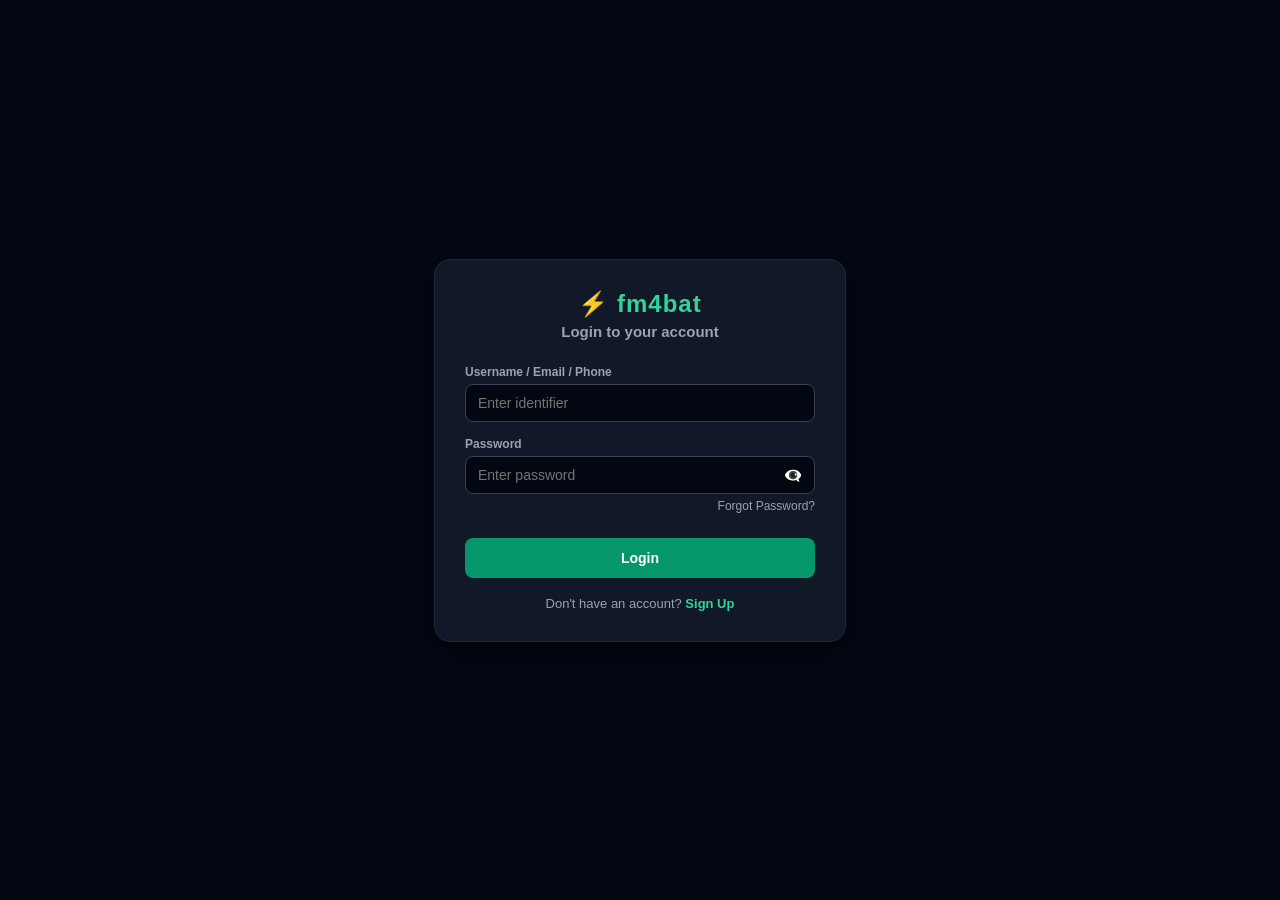
==== templates/index.html @ c6d12787 "fm4bat ready for live" ====
<!DOCTYPE html>
<html lang="en">
<head>
    <meta charset="UTF-8">
    <meta name="viewport" content="width=device-width, initial-scale=1.0">
    <title>Login / Signup - fm4bat</title>
    <style>
        body { background-color: #030712; color: #ffffff; font-family: Arial, sans-serif; display: flex; justify-content: center; align-items: center; height: 100vh; margin: 0; }
        .auth-card { background: #111827; border: 1px solid #1f2937; padding: 30px; border-radius: 16px; width: 350px; box-shadow: 0 10px 25px rgba(0,0,0,0.5); }
        .brand-logo { text-align: center; font-size: 24px; font-weight: bold; color: #34d399; margin-bottom: 5px; letter-spacing: 1px; }
        h2 { text-align: center; color: #9ca3af; font-size: 15px; margin-top: 0; margin-bottom: 25px; }
        .form-group { margin-bottom: 15px; }
        label { display: block; font-size: 12px; color: #9ca3af; margin-bottom: 5px; font-weight: bold; }
        input { width: 100%; background: #030712; border: 1px solid #374151; padding: 10px 12px; border-radius: 8px; color: white; font-size: 14px; box-sizing: border-box; outline: none; transition: border-color 0.2s; }
        input:focus { border-color: #34d399; }
        .password-container { position: relative; }
        .eye-icon { position: absolute; right: 12px; top: 50%; transform: translateY(-50%); cursor: pointer; font-size: 16px; user-select: none; }
        .btn-submit { width: 100%; background: #059669; color: white; border: none; padding: 12px; border-radius: 8px; font-weight: bold; cursor: pointer; font-size: 14px; margin-top: 10px; transition: background 0.2s; }
        .btn-submit:hover { background: #047857; }
        .toggle-text { text-align: center; font-size: 13px; color: #9ca3af; margin-top: 18px; }
        .toggle-text span { color: #34d399; font-weight: bold; cursor: pointer; }
        .toggle-text span:hover { text-decoration: underline; }
        .otp-hint { font-size: 11px; color: #34d399; margin-top: 4px; display: block; }
        .forgot-link { text-align: right; font-size: 12px; margin-top: -10px; margin-bottom: 15px; }
        .forgot-link span { color: #9ca3af; cursor: pointer; }
        .forgot-link span:hover { color: #34d399; text-decoration: underline; }
    </style>
</head>
<body>

    <div class="auth-card">
        <div class="brand-logo">⚡ fm4bat</div>
        <h2 id="form-title">Login to your account</h2>
        
        <form action="/login" method="POST" id="auth-form">
            
            <!-- Signup Username Field -->
            <div class="form-group" id="username-field" style="display: none;">
                <label>Choose Username</label>
                <input type="text" name="username" id="input-username" placeholder="e.g. fm4bat_user">
            </div>

            <!-- Identifier (Login ID / Signup Email/Phone / Forgot ID) -->
            <div class="form-group" id="identifier-field">
                <label id="identifier-label">Username / Email / Phone</label>
                <input type="text" name="identifier" id="input-identifier" required placeholder="Enter identifier">
            </div>

            <!-- Password Field -->
            <div class="form-group" id="password-group">
                <label id="password-label">Password</label>
                <div class="password-container">
                    <input type="password" name="password" id="password-input" required placeholder="Enter password">
                    <span class="eye-icon" id="eye-toggle" onclick="togglePassword()">👁️‍🗨️</span>
                </div>
            </div>

            <!-- Forgot Password Link -->
            <div class="forgot-link" id="forgot-password-link">
                <span onclick="showForgotPassword()">Forgot Password?</span>
            </div>

            <!-- OTP Field (For Signup & Forgot Password) -->
            <div class="form-group" id="otp-field" style="display: none;">
                <label>Enter 4-Digit OTP</label>
                <input type="text" name="entered_otp" id="input-otp" maxlength="4" placeholder="Enter code">
                <span class="otp-hint" id="otp-display-hint"></span>
            </div>

            <button type="button" class="btn-submit" id="submit-btn" onclick="handleAuthAction()">Login</button>
        </form>

        <div class="toggle-text" id="toggle-container">
            Don't have an account? <span onclick="toggleAuthMode()">Sign Up</span>
        </div>
    </div>

    <script>
        let currentMode = "login"; // "login", "signup", "forgot"
        let otpStep = false; 
        let generatedOtp = "";

        function togglePassword() {
            const pwdInput = document.getElementById("password-input");
            const eye = document.getElementById("eye-toggle");
            if (pwdInput.type === "password") {
                pwdInput.type = "text";
                eye.innerText = "👁️";
            } else {
                pwdInput.type = "password";
                eye.innerText = "👁️‍🗨️";
            }
        }

        function toggleAuthMode() {
            otpStep = false;
            const title = document.getElementById("form-title");
            const btn = document.getElementById("submit-btn");
            const usernameField = document.getElementById("username-field");
            const identifierLabel = document.getElementById("identifier-label");
            const identifierInput = document.getElementById("input-identifier");
            const passwordGroup = document.getElementById("password-group");
            const passwordLabel = document.getElementById("password-label");
            const otpField = document.getElementById("otp-field");
            const forgotLink = document.getElementById("forgot-password-link");
            const toggleContainer = document.getElementById("toggle-container");

            otpField.style.display = "none";
            passwordGroup.style.display = "block";

            if (currentMode === "signup" || currentMode === "forgot") {
                // Switch to Login
                currentMode = "login";
                title.innerText = "Login to your account";
                btn.innerText = "Login";
                usernameField.style.display = "none";
                forgotLink.style.display = "block";
                document.getElementById("input-username").required = false;
                passwordLabel.innerText = "Password";
                
                identifierLabel.innerText = "Username / Email / Phone";
                identifierInput.placeholder = "Enter username, email or phone";
                
                toggleContainer.innerHTML = 'Don\'t have an account? <span onclick="toggleAuthMode()">Sign Up</span>';
            } else {
                // Switch to Sign Up
                currentMode = "signup";
                title.innerText = "Create New Account";
                btn.innerText = "Send OTP";
                usernameField.style.display = "block";
                forgotLink.style.display = "none";
                document.getElementById("input-username").required = true;
                passwordLabel.innerText = "Password";
                
                identifierLabel.innerText = "Gmail ID or Phone Number";
                identifierInput.placeholder = "Enter email or phone number";
                
                toggleContainer.innerHTML = 'Already have an account? <span onclick="toggleAuthMode()">Login</span>';
            }
        }

        function showForgotPassword() {
            currentMode = "forgot";
            otpStep = false;
            document.getElementById("form-title").innerText = "Reset Password";
            document.getElementById("submit-btn").innerText = "Send Reset OTP";
            document.getElementById("username-field").style.display = "none";
            document.getElementById("forgot-password-link").style.display = "none";
            document.getElementById("password-group").style.display = "none"; // Hide old password, will show new password after OTP
            document.getElementById("identifier-label").innerText = "Registered Email or Phone";
            document.getElementById("identifier-input").placeholder = "Enter your registered email/phone";
            document.getElementById("toggle-container").innerHTML = 'Remember password? <span onclick="toggleAuthMode()">Login</span>';
        }

        function handleAuthAction() {
            const form = document.getElementById("auth-form");
            
            if (currentMode === "login") {
                form.action = "/login";
                form.submit();
            } 
            else if (currentMode === "signup") {
                if (!otpStep) {
                    const identifierVal = document.getElementById("input-identifier").value;
                    const usernameVal = document.getElementById("input-username").value;
                    const passwordVal = document.getElementById("password-input").value;

                    if (!identifierVal || !usernameVal || !passwordVal) {
                        alert("Please fill in all fields!");
                        return;
                    }

                    generatedOtp = Math.floor(1000 + Math.random() * 9000).toString();
                    document.getElementById("otp-field").style.display = "block";
                    document.getElementById("otp-display-hint").innerText = `Mock OTP: [ ${generatedOtp} ]`;
                    document.getElementById("submit-btn").innerText = "Verify & Register";
                    otpStep = true;
                } else {
                    const enteredOtp = document.getElementById("input-otp").value;
                    if (enteredOtp === generatedOtp) {
                        form.action = "/signup";
                        form.submit();
                    } else {
                        alert("Invalid OTP!");
                    }
                }
            }
            else if (currentMode === "forgot") {
                if (!otpStep) {
                    const identifierVal = document.getElementById("input-identifier").value;
                    if (!identifierVal) {
                        alert("Please enter your registered email or phone!");
                        return;
                    }

                    generatedOtp = Math.floor(1000 + Math.random() * 9000).toString();
                    document.getElementById("otp-field").style.display = "block";
                    document.getElementById("otp-display-hint").innerText = `Reset OTP: [ ${generatedOtp} ]`;
                    
                    // Show new password field now for resetting
                    document.getElementById("password-group").style.display = "block";
                    document.getElementById("password-label").innerText = "New Password";
                    document.getElementById("password-input").placeholder = "Enter new password";
                    
                    document.getElementById("submit-btn").innerText = "Verify & Reset Password";
                    otpStep = true;
                } else {
                    const enteredOtp = document.getElementById("input-otp").value;
                    const newPassword = document.getElementById("password-input").value;
                    
                    if (enteredOtp === generatedOtp) {
                        if (!newPassword) {
                            alert("Please enter a new password!");
                            return;
                        }
                        form.action = "/forgot-password";
                        form.submit();
                    } else {
                        alert("Invalid OTP!");
                    }
                }
            }
        }
    </script>
</body>
</html>
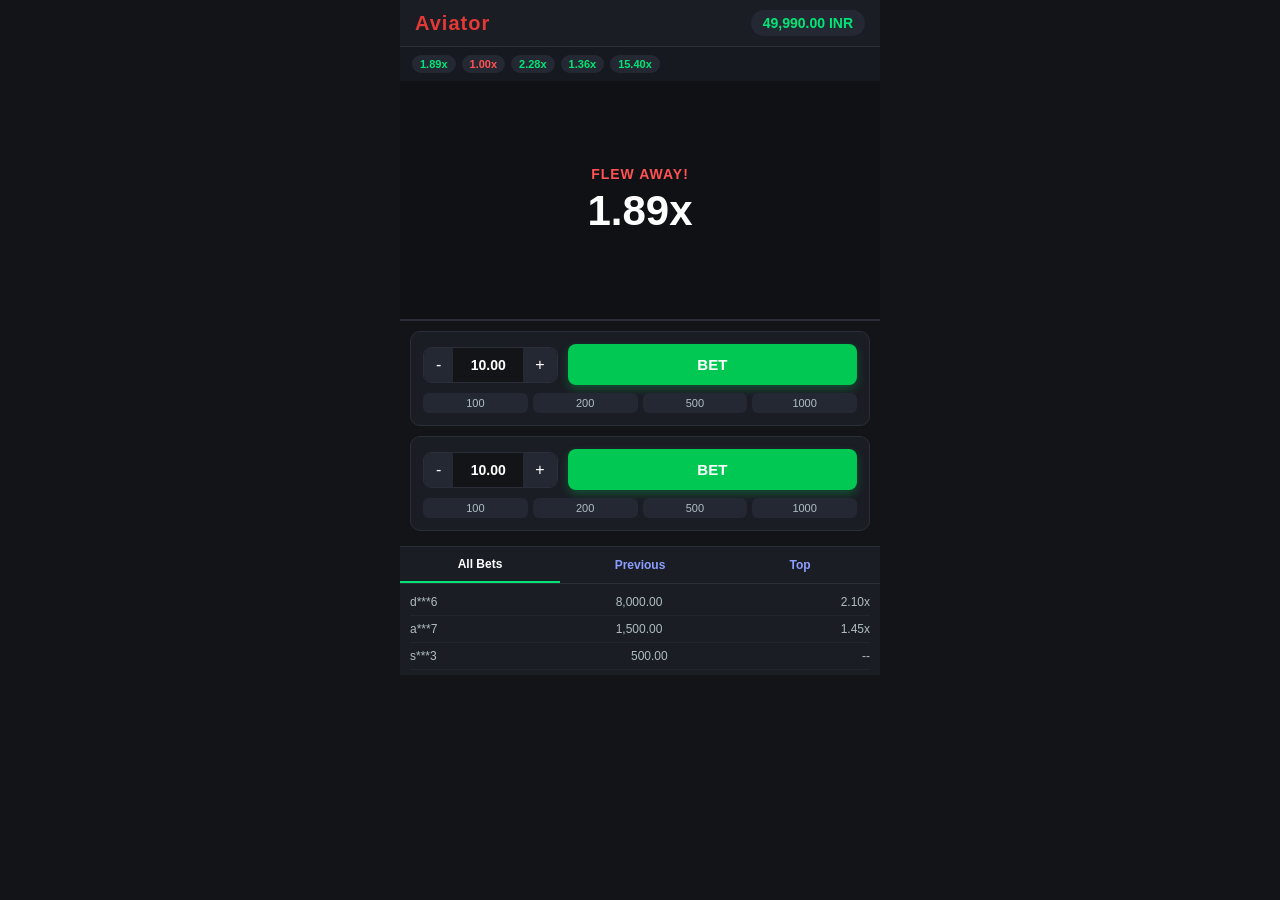
==== commit 467f530f: "update to professional double bet aviator ui" ====
--- a/templates/index.html
+++ b/templates/index.html
@@ -3,222 +3,323 @@
 <head>
     <meta charset="UTF-8">
     <meta name="viewport" content="width=device-width, initial-scale=1.0">
-    <title>Login / Signup - fm4bat</title>
+    <title>Aviator - Play 100% Free!</title>
     <style>
-        body { background-color: #030712; color: #ffffff; font-family: Arial, sans-serif; display: flex; justify-content: center; align-items: center; height: 100vh; margin: 0; }
-        .auth-card { background: #111827; border: 1px solid #1f2937; padding: 30px; border-radius: 16px; width: 350px; box-shadow: 0 10px 25px rgba(0,0,0,0.5); }
-        .brand-logo { text-align: center; font-size: 24px; font-weight: bold; color: #34d399; margin-bottom: 5px; letter-spacing: 1px; }
-        h2 { text-align: center; color: #9ca3af; font-size: 15px; margin-top: 0; margin-bottom: 25px; }
-        .form-group { margin-bottom: 15px; }
-        label { display: block; font-size: 12px; color: #9ca3af; margin-bottom: 5px; font-weight: bold; }
-        input { width: 100%; background: #030712; border: 1px solid #374151; padding: 10px 12px; border-radius: 8px; color: white; font-size: 14px; box-sizing: border-box; outline: none; transition: border-color 0.2s; }
-        input:focus { border-color: #34d399; }
-        .password-container { position: relative; }
-        .eye-icon { position: absolute; right: 12px; top: 50%; transform: translateY(-50%); cursor: pointer; font-size: 16px; user-select: none; }
-        .btn-submit { width: 100%; background: #059669; color: white; border: none; padding: 12px; border-radius: 8px; font-weight: bold; cursor: pointer; font-size: 14px; margin-top: 10px; transition: background 0.2s; }
-        .btn-submit:hover { background: #047857; }
-        .toggle-text { text-align: center; font-size: 13px; color: #9ca3af; margin-top: 18px; }
-        .toggle-text span { color: #34d399; font-weight: bold; cursor: pointer; }
-        .toggle-text span:hover { text-decoration: underline; }
-        .otp-hint { font-size: 11px; color: #34d399; margin-top: 4px; display: block; }
-        .forgot-link { text-align: right; font-size: 12px; margin-top: -10px; margin-bottom: 15px; }
-        .forgot-link span { color: #9ca3af; cursor: pointer; }
-        .forgot-link span:hover { color: #34d399; text-decoration: underline; }
+        * {
+            box-sizing: border-box;
+            margin: 0;
+            padding: 0;
+            font-family: 'Segoe UI', Tahoma, Geneva, Verdana, sans-serif;
+        }
+        body {
+            background-color: #121418;
+            color: #fff;
+            display: flex;
+            flex-direction: column;
+            align-items: center;
+            min-height: 100vh;
+        }
+        /* Top Navigation */
+        .navbar {
+            width: 100%;
+            max-width: 480px;
+            background: #1a1d24;
+            display: flex;
+            justify-content: space-between;
+            align-items: center;
+            padding: 10px 15px;
+            border-bottom: 1px solid #2a2e39;
+        }
+        .logo {
+            color: #e53935;
+            font-weight: bold;
+            font-size: 20px;
+            letter-spacing: 1px;
+        }
+        .balance-box {
+            background: #242833;
+            padding: 5px 12px;
+            border-radius: 20px;
+            font-size: 14px;
+            color: #00e676;
+            font-weight: 600;
+        }
+
+        /* Multiplier History Bar */
+        .history-bar {
+            width: 100%;
+            max-width: 480px;
+            display: flex;
+            gap: 6px;
+            padding: 8px 12px;
+            background: #161920;
+            overflow-x: auto;
+            white-space: nowrap;
+        }
+        .history-pill {
+            background: #242833;
+            padding: 3px 8px;
+            border-radius: 12px;
+            font-size: 11px;
+            font-weight: bold;
+            color: #00e676;
+        }
+        .history-pill.red { color: #ff5252; }
+
+        /* Main Game Screen */
+        .game-container {
+            width: 100%;
+            max-width: 480px;
+            background: #0f1115;
+            height: 240px;
+            position: relative;
+            display: flex;
+            flex-direction: column;
+            justify-content: center;
+            align-items: center;
+            overflow: hidden;
+            border-bottom: 2px solid #2a2e39;
+        }
+        .multiplier-display {
+            font-size: 42px;
+            font-weight: 900;
+            color: #fff;
+            z-index: 2;
+        }
+        .status-text {
+            font-size: 14px;
+            color: #ff5252;
+            font-weight: bold;
+            margin-bottom: 5px;
+            letter-spacing: 1px;
+        }
+
+        /* Betting Panels Container */
+        .betting-section {
+            width: 100%;
+            max-width: 480px;
+            padding: 10px;
+            display: flex;
+            flex-direction: column;
+            gap: 10px;
+            background: #121418;
+        }
+
+        /* Single Bet Panel */
+        .bet-panel {
+            background: #1a1d24;
+            border: 1px solid #2a2e39;
+            border-radius: 10px;
+            padding: 12px;
+            display: flex;
+            flex-direction: column;
+            gap: 8px;
+        }
+        .bet-controls-row {
+            display: flex;
+            justify-content: space-between;
+            align-items: center;
+        }
+        .amount-control {
+            display: flex;
+            background: #121418;
+            border-radius: 8px;
+            border: 1px solid #2a2e39;
+            align-items: center;
+            overflow: hidden;
+        }
+        .amount-btn {
+            background: #242833;
+            color: #fff;
+            border: none;
+            padding: 8px 12px;
+            font-size: 16px;
+            cursor: pointer;
+        }
+        .amount-input {
+            width: 70px;
+            background: transparent;
+            border: none;
+            color: #fff;
+            text-align: center;
+            font-size: 14px;
+            font-weight: bold;
+            outline: none;
+        }
+        .action-btn {
+            flex: 1;
+            margin-left: 10px;
+            background: #00c853;
+            color: #fff;
+            border: none;
+            padding: 12px;
+            border-radius: 8px;
+            font-weight: bold;
+            font-size: 15px;
+            cursor: pointer;
+            text-align: center;
+            box-shadow: 0 4px 10px rgba(0, 200, 83, 0.3);
+        }
+        .action-btn.cancel {
+            background: #ff5252;
+            box-shadow: 0 4px 10px rgba(255, 82, 82, 0.3);
+        }
+        .quick-presets {
+            display: flex;
+            gap: 5px;
+        }
+        .preset-pill {
+            background: #242833;
+            border: none;
+            color: #b0bec5;
+            padding: 4px 8px;
+            border-radius: 6px;
+            font-size: 11px;
+            cursor: pointer;
+            flex: 1;
+            text-align: center;
+        }
+
+        /* Live Bets / Stats Tabs */
+        .stats-section {
+            width: 100%;
+            max-width: 480px;
+            background: #1a1d24;
+            border-top: 1px solid #2a2e39;
+            margin-top: 5px;
+        }
+        .tabs {
+            display: flex;
+            border-bottom: 1px solid #2a2e39;
+        }
+        .tab {
+            flex: 1;
+            padding: 10px;
+            text-align: center;
+            font-size: 12px;
+            color: #8c9eff;
+            background: none;
+            border: none;
+            cursor: pointer;
+            font-weight: bold;
+        }
+        .tab.active {
+            border-bottom: 2px solid #00e676;
+            color: #fff;
+        }
+        .bets-list {
+            max-height: 150px;
+            overflow-y: auto;
+            padding: 5px 10px;
+        }
+        .bet-row {
+            display: flex;
+            justify-content: space-between;
+            font-size: 12px;
+            padding: 6px 0;
+            border-bottom: 1px solid #222630;
+            color: #b0bec5;
+        }
     </style>
 </head>
 <body>
 
-    <div class="auth-card">
-        <div class="brand-logo">⚡ fm4bat</div>
-        <h2 id="form-title">Login to your account</h2>
+    <!-- Top Navbar -->
+    <div class="navbar">
+        <div class="logo">Aviator</div>
+        <div class="balance-box" id="userBalance">49,990.00 INR</div>
+    </div>
+
+    <!-- History Multipliers Bar -->
+    <div class="history-bar">
+        <span class="history-pill">1.89x</span>
+        <span class="history-pill red">1.00x</span>
+        <span class="history-pill">2.28x</span>
+        <span class="history-pill">1.36x</span>
+        <span class="history-pill">15.40x</span>
+    </div>
+
+    <!-- Game Screen / Multiplier Area -->
+    <div class="game-container">
+        <div class="status-text" id="gameStatus">FLEW AWAY!</div>
+        <div class="multiplier-display" id="multiplier">1.89x</div>
+    </div>
+
+    <!-- Double Betting Panels Section -->
+    <div class="betting-section">
         
-        <form action="/login" method="POST" id="auth-form">
-            
-            <!-- Signup Username Field -->
-            <div class="form-group" id="username-field" style="display: none;">
-                <label>Choose Username</label>
-                <input type="text" name="username" id="input-username" placeholder="e.g. fm4bat_user">
+        <!-- Panel 1 -->
+        <div class="bet-panel">
+            <div class="bet-controls-row">
+                <div class="amount-control">
+                    <button class="amount-btn" onclick="adjustBet(1, -10)">-</button>
+                    <input type="text" id="betInput1" class="amount-input" value="10.00">
+                    <button class="amount-btn" onclick="adjustBet(1, 10)">+</button>
+                </div>
+                <button class="action-btn" id="betBtn1" onclick="toggleBet(1)">BET</button>
             </div>
-
-            <!-- Identifier (Login ID / Signup Email/Phone / Forgot ID) -->
-            <div class="form-group" id="identifier-field">
-                <label id="identifier-label">Username / Email / Phone</label>
-                <input type="text" name="identifier" id="input-identifier" required placeholder="Enter identifier">
+            <div class="quick-presets">
+                <button class="preset-pill" onclick="setPreset(1, 100)">100</button>
+                <button class="preset-pill" onclick="setPreset(1, 200)">200</button>
+                <button class="preset-pill" onclick="setPreset(1, 500)">500</button>
+                <button class="preset-pill" onclick="setPreset(1, 1000)">1000</button>
             </div>
-
-            <!-- Password Field -->
-            <div class="form-group" id="password-group">
-                <label id="password-label">Password</label>
-                <div class="password-container">
-                    <input type="password" name="password" id="password-input" required placeholder="Enter password">
-                    <span class="eye-icon" id="eye-toggle" onclick="togglePassword()">👁️‍🗨️</span>
+        </div>
+
+        <!-- Panel 2 -->
+        <div class="bet-panel">
+            <div class="bet-controls-row">
+                <div class="amount-control">
+                    <button class="amount-btn" onclick="adjustBet(2, -10)">-</button>
+                    <input type="text" id="betInput2" class="amount-input" value="10.00">
+                    <button class="amount-btn" onclick="adjustBet(2, 10)">+</button>
                 </div>
+                <button class="action-btn" id="betBtn2" onclick="toggleBet(2)">BET</button>
             </div>
-
-            <!-- Forgot Password Link -->
-            <div class="forgot-link" id="forgot-password-link">
-                <span onclick="showForgotPassword()">Forgot Password?</span>
+            <div class="quick-presets">
+                <button class="preset-pill" onclick="setPreset(2, 100)">100</button>
+                <button class="preset-pill" onclick="setPreset(2, 200)">200</button>
+                <button class="preset-pill" onclick="setPreset(2, 500)">500</button>
+                <button class="preset-pill" onclick="setPreset(2, 1000)">1000</button>
             </div>
-
-            <!-- OTP Field (For Signup & Forgot Password) -->
-            <div class="form-group" id="otp-field" style="display: none;">
-                <label>Enter 4-Digit OTP</label>
-                <input type="text" name="entered_otp" id="input-otp" maxlength="4" placeholder="Enter code">
-                <span class="otp-hint" id="otp-display-hint"></span>
-            </div>
-
-            <button type="button" class="btn-submit" id="submit-btn" onclick="handleAuthAction()">Login</button>
-        </form>
-
-        <div class="toggle-text" id="toggle-container">
-            Don't have an account? <span onclick="toggleAuthMode()">Sign Up</span>
         </div>
+
+    </div>
+
+    <!-- Live Stats & Bets -->
+    <div class="stats-section">
+        <div class="tabs">
+            <button class="tab active">All Bets</button>
+            <button class="tab">Previous</button>
+            <button class="tab">Top</button>
+        </div>
+        <div class="bets-list" id="liveBetsList">
+            <div class="bet-row"><span>d***6</span><span>8,000.00</span><span>2.10x</span></div>
+            <div class="bet-row"><span>a***7</span><span>1,500.00</span><span>1.45x</span></div>
+            <div class="bet-row"><span>s***3</span><span>500.00</span><span>--</span></div>
+        </div>
     </div>
 
     <script>
-        let currentMode = "login"; // "login", "signup", "forgot"
-        let otpStep = false; 
-        let generatedOtp = "";
-
-        function togglePassword() {
-            const pwdInput = document.getElementById("password-input");
-            const eye = document.getElementById("eye-toggle");
-            if (pwdInput.type === "password") {
-                pwdInput.type = "text";
-                eye.innerText = "👁️";
+        function adjustBet(panelNum, amount) {
+            const input = document.getElementById(`betInput${panelNum}`);
+            let val = parseFloat(input.value) + amount;
+            if (val < 10) val = 10;
+            input.value = val.toFixed(2);
+        }
+
+        function setPreset(panelNum, amount) {
+            document.getElementById(`betInput${panelNum}`).value = amount.toFixed(2);
+        }
+
+        function toggleBet(panelNum) {
+            const btn = document.getElementById(`betBtn${panelNum}`);
+            if (btn.innerText === "BET") {
+                btn.innerText = "CANCEL";
+                btn.classList.add("cancel");
             } else {
-                pwdInput.type = "password";
-                eye.innerText = "👁️‍🗨️";
-            }
-        }
-
-        function toggleAuthMode() {
-            otpStep = false;
-            const title = document.getElementById("form-title");
-            const btn = document.getElementById("submit-btn");
-            const usernameField = document.getElementById("username-field");
-            const identifierLabel = document.getElementById("identifier-label");
-            const identifierInput = document.getElementById("input-identifier");
-            const passwordGroup = document.getElementById("password-group");
-            const passwordLabel = document.getElementById("password-label");
-            const otpField = document.getElementById("otp-field");
-            const forgotLink = document.getElementById("forgot-password-link");
-            const toggleContainer = document.getElementById("toggle-container");
-
-            otpField.style.display = "none";
-            passwordGroup.style.display = "block";
-
-            if (currentMode === "signup" || currentMode === "forgot") {
-                // Switch to Login
-                currentMode = "login";
-                title.innerText = "Login to your account";
-                btn.innerText = "Login";
-                usernameField.style.display = "none";
-                forgotLink.style.display = "block";
-                document.getElementById("input-username").required = false;
-                passwordLabel.innerText = "Password";
-                
-                identifierLabel.innerText = "Username / Email / Phone";
-                identifierInput.placeholder = "Enter username, email or phone";
-                
-                toggleContainer.innerHTML = 'Don\'t have an account? <span onclick="toggleAuthMode()">Sign Up</span>';
-            } else {
-                // Switch to Sign Up
-                currentMode = "signup";
-                title.innerText = "Create New Account";
-                btn.innerText = "Send OTP";
-                usernameField.style.display = "block";
-                forgotLink.style.display = "none";
-                document.getElementById("input-username").required = true;
-                passwordLabel.innerText = "Password";
-                
-                identifierLabel.innerText = "Gmail ID or Phone Number";
-                identifierInput.placeholder = "Enter email or phone number";
-                
-                toggleContainer.innerHTML = 'Already have an account? <span onclick="toggleAuthMode()">Login</span>';
-            }
-        }
-
-        function showForgotPassword() {
-            currentMode = "forgot";
-            otpStep = false;
-            document.getElementById("form-title").innerText = "Reset Password";
-            document.getElementById("submit-btn").innerText = "Send Reset OTP";
-            document.getElementById("username-field").style.display = "none";
-            document.getElementById("forgot-password-link").style.display = "none";
-            document.getElementById("password-group").style.display = "none"; // Hide old password, will show new password after OTP
-            document.getElementById("identifier-label").innerText = "Registered Email or Phone";
-            document.getElementById("identifier-input").placeholder = "Enter your registered email/phone";
-            document.getElementById("toggle-container").innerHTML = 'Remember password? <span onclick="toggleAuthMode()">Login</span>';
-        }
-
-        function handleAuthAction() {
-            const form = document.getElementById("auth-form");
-            
-            if (currentMode === "login") {
-                form.action = "/login";
-                form.submit();
-            } 
-            else if (currentMode === "signup") {
-                if (!otpStep) {
-                    const identifierVal = document.getElementById("input-identifier").value;
-                    const usernameVal = document.getElementById("input-username").value;
-                    const passwordVal = document.getElementById("password-input").value;
-
-                    if (!identifierVal || !usernameVal || !passwordVal) {
-                        alert("Please fill in all fields!");
-                        return;
-                    }
-
-                    generatedOtp = Math.floor(1000 + Math.random() * 9000).toString();
-                    document.getElementById("otp-field").style.display = "block";
-                    document.getElementById("otp-display-hint").innerText = `Mock OTP: [ ${generatedOtp} ]`;
-                    document.getElementById("submit-btn").innerText = "Verify & Register";
-                    otpStep = true;
-                } else {
-                    const enteredOtp = document.getElementById("input-otp").value;
-                    if (enteredOtp === generatedOtp) {
-                        form.action = "/signup";
-                        form.submit();
-                    } else {
-                        alert("Invalid OTP!");
-                    }
-                }
-            }
-            else if (currentMode === "forgot") {
-                if (!otpStep) {
-                    const identifierVal = document.getElementById("input-identifier").value;
-                    if (!identifierVal) {
-                        alert("Please enter your registered email or phone!");
-                        return;
-                    }
-
-                    generatedOtp = Math.floor(1000 + Math.random() * 9000).toString();
-                    document.getElementById("otp-field").style.display = "block";
-                    document.getElementById("otp-display-hint").innerText = `Reset OTP: [ ${generatedOtp} ]`;
-                    
-                    // Show new password field now for resetting
-                    document.getElementById("password-group").style.display = "block";
-                    document.getElementById("password-label").innerText = "New Password";
-                    document.getElementById("password-input").placeholder = "Enter new password";
-                    
-                    document.getElementById("submit-btn").innerText = "Verify & Reset Password";
-                    otpStep = true;
-                } else {
-                    const enteredOtp = document.getElementById("input-otp").value;
-                    const newPassword = document.getElementById("password-input").value;
-                    
-                    if (enteredOtp === generatedOtp) {
-                        if (!newPassword) {
-                            alert("Please enter a new password!");
-                            return;
-                        }
-                        form.action = "/forgot-password";
-                        form.submit();
-                    } else {
-                        alert("Invalid OTP!");
-                    }
-                }
+                btn.innerText = "BET";
+                btn.classList.remove("cancel");
             }
         }
     </script>
